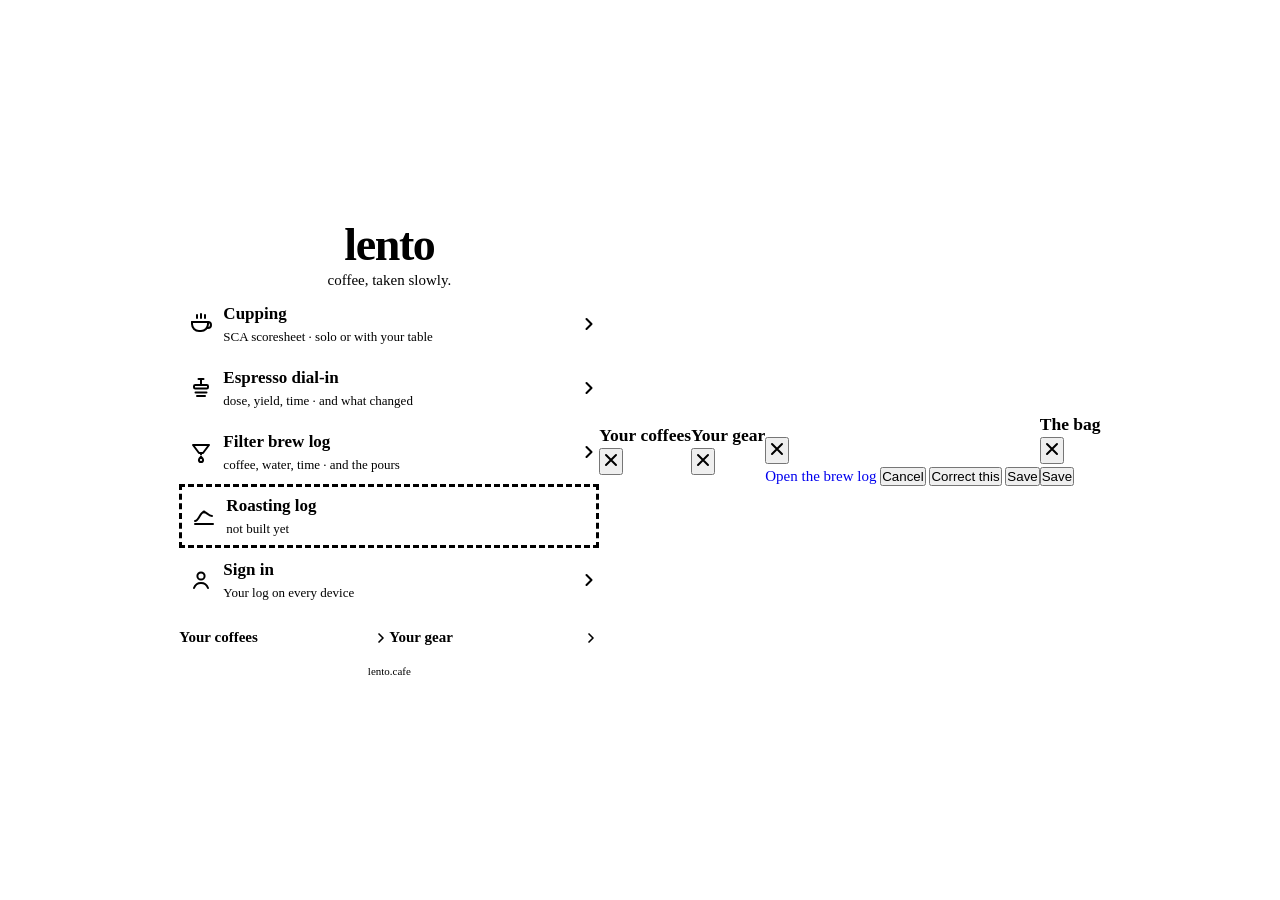
==== public/index.html @ 7e79c86a "A method for every brewer, and a bag both instruments can read Three things, and two of them overtur" ====
<!DOCTYPE html>
<html lang="en">
<head>
  <meta charset="UTF-8">
  <meta name="viewport" content="width=device-width, initial-scale=1.0, viewport-fit=cover">
  <meta name="theme-color" content="#fbfaf7" media="(prefers-color-scheme: light)">
  <meta name="theme-color" content="#0f1113" media="(prefers-color-scheme: dark)">
  <title>lento.cafe</title>
  <meta name="description" content="lento — coffee, taken slowly. Tools for people who cup, pull shots and brew.">

  <!-- A cupping bowl, drawn rather than an emoji, in the ink the rest of the
       site uses. The emoji favicon rendered in whatever palette the operating
       system felt like, which is one more place the front door was not this
       product. -->
  <link rel="icon" href="data:image/svg+xml,%3Csvg xmlns='http://www.w3.org/2000/svg' viewBox='0 0 24 24' fill='none' stroke='%231d4f73' stroke-width='2' stroke-linecap='round' stroke-linejoin='round'%3E%3Cpath d='M3 10h16a3 3 0 0 1 0 6h-1'/%3E%3Cpath d='M3 10v2a7 7 0 0 0 7 7h2a7 7 0 0 0 7-7v-2'/%3E%3Cpath d='M8 3v3M12 2v4M16 3v3'/%3E%3C/svg%3E">

  <!-- One design system for every page on lento.cafe, this one included. It
       carried its own copy of the palette — a fourth one, in the cream and
       copper the three apps had already moved away from — so the front door
       and the thing one tap behind it were visibly different products. The
       faces declare font-display: swap, so linking this costs no blocking
       paint on the page a first visit lands on. -->
  <link rel="preload" href="/shared/fonts/plex-sans-var.woff2" as="font" type="font/woff2" crossorigin>
  <link rel="stylesheet" href="/shared/tokens.css">
  <!-- The sheet the account layer injects is built from the same
       components as the three apps, so this page links the same
       stylesheet rather than growing a fourth copy of a modal. -->
  <link rel="stylesheet" href="/shared/components.css">
  <style>
    * { margin: 0; padding: 0; box-sizing: border-box; }
    html { -webkit-text-size-adjust: 100%; }

    body {
      min-height: 100dvh;
      display: flex;
      align-items: center;
      justify-content: center;
      background: var(--bg);
      color: var(--text);
      font-family: var(--sans);
      font-size: 15px;
      line-height: 1.45;
      -webkit-font-smoothing: antialiased;
      padding: var(--space-8) var(--space-5);
    }

    .wrap { width: 100%; max-width: 420px; text-align: center; }

    /* The wordmark was a copper gradient through background-clip: text, which
       the project's own notes flag as an anti-pattern and which no other
       surface here does. It is the ink, at the weight the app headers use. */
    /* 46px is off the eight-step ramp deliberately and is the only thing
       on this page that is. A logotype is not UI text: it is set once, at
       the size it reads at, and pulling it onto a ramp built for labels
       and figures would be the ramp deciding something it has no opinion
       about. Everything else here was moved onto it — 12 and 14 had
       crept in between 11, 13 and 15, which is the accumulation
       DESIGN.md's type section exists to stop. */
    .mark {
      font-size: 46px;
      font-weight: 800;
      letter-spacing: -0.03em;
      line-height: 1.1;
    }
    .tagline { margin-top: var(--space-2); color: var(--text-dim); }

    .cards {
      margin-top: var(--space-8);
      display: flex;
      flex-direction: column;
      gap: var(--space-3);
      text-align: left;
    }

    .card {
      display: flex;
      align-items: center;
      gap: var(--space-4);
      min-height: 64px;
      background: var(--bg-card);
      border: 1px solid var(--line);
      border-radius: var(--radius);
      padding: var(--space-4);
      text-decoration: none;
      color: inherit;
      transition: background 0.18s var(--ease);
    }
    .card:active { background: var(--chrome-soft); }
    @media (hover: hover) {
      .card:hover { background: var(--chrome-soft); }
    }
    .card:focus-visible { outline: 2px solid var(--data); outline-offset: 2px; }

    /* Same treatment as the icon buttons inside the apps: chrome ink on the
       soft chrome fill. Not the data ink — that one means "a value somebody
       set", and a launcher icon is not a measurement. */
    .card-icon {
      width: 44px;
      height: 44px;
      flex: none;
      border-radius: var(--radius);
      background: var(--chrome-soft);
      color: var(--chrome);
      display: grid;
      place-items: center;
    }
    .card-text { min-width: 0; }
    .card-title { display: block; font-size: 17px; font-weight: 700; }
    .card-sub { display: block; font-size: 13px; color: var(--text-dim); margin-top: 1px; }
    .card-arrow { margin-left: auto; flex: none; color: var(--chrome); }

    /* Not opacity. Half-strength text on this ground measures under 4.5:1,
       and the project has already been caught doing that once with a
       disabled button — WCAG exempts an inactive control, and a row that is
       simply not built yet is not a control. Tertiary ink is measured and it
       passes, so the card says what it is in words instead. */
    .soon {
      background: none;
      border-style: dashed;
    }
    .soon .card-icon { background: none; color: var(--text-faint); }
    .soon .card-title { color: var(--text-dim); font-weight: 600; }
    .soon .card-sub { color: var(--text-faint); }

    /* The account is a row in the page, not an icon floating in the corner.

       It started as the cupping sheet's button, pinned top-right, because
       that is where that sheet puts it. But the cupping sheet has a header
       bar for it to belong to and this page has none, so here it was a
       44px glyph alone in a large empty margin, unlabelled, three hundred
       pixels from anything else — and a person who wanted to sign in
       reported that they could not tap it.

       Fixed position at the top edge is also the one place on a phone that
       is not reliably the page's: browser chrome, a notch, a translucent
       toolbar and an install prompt all live there, and all of them are
       outside anything this stylesheet can see. A row in normal flow is
       occluded by nothing, says in words what it does, and is 64px of
       target instead of 44. */
    .account-card {
      width: 100%;
      /* The instruments are 8px apart; this is 32px, the same interval the
         page already uses between the tagline and the cards and between
         the cards and the footer. At 16px it read as a fifth tool. */
      margin-top: var(--space-8);
      font: inherit;
      text-align: left;
      cursor: pointer;
    }

    /* 24px, not 32. The account row added a group to the page and on a
       640px phone the extra eight pixels were the difference between a
       launcher that fits and one that scrolls — and a body centred with
       align-items clips the top of what overflows rather than letting you
       reach it. The footer is the faintest text on the page; it can give
       up the eight. (It is 11px now — the ramp's bottom step — rather
       than the 12 this comment was written against.) */
    footer { margin-top: var(--space-7); font-size: 11px; color: var(--text-faint); }

    /* ---------- what is yours ----------

       The shelf and the gear were two open sections on the page, and
       they worked, and they made the front door 2,700px long. The tools
       are why somebody opens this page and the vault is why they come
       back to it, and a page that scrolls past the second to reach the
       first has the wrong thing in hand. So they are two small buttons
       under the account — a tier below the instruments, on purpose: half
       the height, no icon tile, two to a row — and the lists live in
       sheets behind them. The launcher is one screen again.

       Inside those sheets the rows are stock, not doors: no border, no
       fill, no tile, a hairline between entries and the name carrying
       the row. Twelve more cards would have been a wall of identical
       rectangles either way round. */
    .vault {
      margin-top: var(--space-4);
      display: flex;
      gap: var(--space-3);
      text-align: left;
    }
    .vault-btn {
      flex: 1 1 0;
      min-width: 0;
      display: flex;
      align-items: center;
      gap: var(--space-3);
      min-height: 52px;
      padding: var(--space-3) var(--space-4);
      background: var(--bg-card);
      border: 1px solid var(--line);
      border-radius: var(--radius);
      color: inherit;
      font: inherit;
      text-align: left;
      cursor: pointer;
      transition: background 0.18s var(--ease);
    }
    .vault-btn:active { background: var(--chrome-soft); }
    @media (hover: hover) {
      .vault-btn:hover { background: var(--chrome-soft); }
    }
    .vault-btn:focus-visible { outline: 2px solid var(--data); outline-offset: 2px; }
    .vault-text { flex: 1; min-width: 0; }
    .vault-label,
    .vault-count { display: block; overflow: hidden; text-overflow: ellipsis; white-space: nowrap; }
    .vault-label { font-size: 15px; font-weight: 700; }
    .vault-count { font-size: 13px; color: var(--text-dim); margin-top: 1px; }
    .vault-go { flex: none; color: var(--chrome); }

    /* ---------- a row of stock, inside a sheet ----------

       The rows bleed into the sheet's own padding so the hover fill and
       the rules run the full width of it, while the text stays on the
       sheet's margin with everything else. */
    .stock-row {
      display: flex;
      align-items: center;
      gap: var(--space-3);
      /* The negative margins give back 8px a side, so the extra width is
         16px and not 20: at --space-6 the row was four pixels wider than
         the box it bleeds into, and the shelf list scrolled sideways by
         exactly that at every width. */
      width: calc(100% + var(--space-5));
      margin: 0 calc(var(--space-3) * -1);
      min-height: 52px;
      padding: var(--space-3);
      background: none;
      border: 0;
      border-bottom: 1px solid var(--line);
      border-radius: 0;
      color: inherit;
      font: inherit;
      text-align: left;
      text-decoration: none;
      cursor: pointer;
      transition: background 0.18s var(--ease);
    }
    .stock-row:active { background: var(--chrome-soft); }
    @media (hover: hover) {
      .stock-row:hover { background: var(--chrome-soft); }
    }
    .stock-row:focus-visible { outline: 2px solid var(--data); outline-offset: -2px; }

    .stock-text { flex: 1; min-width: 0; }
    .stock-name,
    .stock-sub { display: block; overflow: hidden; text-overflow: ellipsis; white-space: nowrap; }
    .stock-name { font-size: 15px; font-weight: 600; }
    .stock-sub { font-size: 13px; color: var(--text-dim); margin-top: 1px; }

    /* The marks are the instruments' own glyphs, the same tamper and the
       same dripper drawn on the cards above. "What do I brew this with"
       is answered by the thing itself rather than by two more words on
       every row — and on a list of twenty bags two words a row is forty
       words nobody reads. */
    .stock-marks { flex: none; display: flex; gap: var(--space-2); color: var(--chrome); }
    .stock-go { flex: none; color: var(--text-faint); }

    /* Adding is the last line of the list, not a button parked under it. */
    .stock-add .stock-name { color: var(--text-dim); }
    .stock-plus { flex: none; color: var(--text-faint); }

    /* ---------- a piece of gear ----------

       The list is grouped, because "add a grinder" belongs under the
       grinders and not under a heading that says "gear". Four groups,
       four words; the add row is the last line of each one, so an empty
       group is still a way in rather than a dead heading. */
    .gear-group + .gear-group { margin-top: var(--space-6); }
    .gear-head {
      display: block;
      font-size: 11px;
      font-weight: 700;
      letter-spacing: 0.04em;
      text-transform: uppercase;
      color: var(--text-faint);
      padding-bottom: var(--space-2);
    }

    /* What the brewer does to the water, at the head of its sheet. The
       one fact about a brewer that does not go stale — see
       /shared/gear-db.js — so it is worth the room. */
    .gear-flow { font-size: 15px; font-weight: 600; }

    /* The record, in one line. The eye should be able to finish it and
       decide there is nothing to correct. */
    .gear-said { font-size: 15px; line-height: 1.5; }
    .gear-flow + .gear-said { margin-top: var(--space-2); color: var(--text-dim); }
    /* What nobody has established. The catalogue leaves a field blank
       rather than guess, and this is where that becomes something a
       person can act on instead of a gap they never see. */
    .gear-unsaid { font-size: 13px; line-height: 1.5; color: var(--text-faint); margin-top: var(--space-3); }

    /* At the end of the record rather than pinned above the bar. */
    .sheet-destroy-inline { margin-top: var(--space-5); padding: 0; }
    .gear-note { font-size: 13px; line-height: 1.5; color: var(--text-dim); margin-top: var(--space-2); }
    /* The method a brewer has, as a fact about the brewer. The steps are
       in the brew log, beside the kettle, which is the only place they
       are any use. */
    .gear-method { font-size: 13px; line-height: 1.5; margin-top: var(--space-2); }
    .gear-method-where { color: var(--text-faint); }
    .gear-last {
      display: flex;
      align-items: baseline;
      gap: var(--space-3);
      flex-wrap: wrap;
      font-family: var(--mono);
      font-size: 15px;
      font-weight: 600;
    }
    .gear-ago { font-family: var(--sans); font-size: 11px; font-weight: 400; color: var(--text-faint); }
    /* The way out of a gear sheet is the one button on this site that is
       a link rather than a button, because it goes to another app. `.btn`
       never had to say this before, so it does not. */
    a.btn { text-decoration: none; }

    /* One field: a label, then chips or a control. The gap is tighter
       than a form's because these stack four and five deep and the
       sheet has to stay one thumb-scroll. */
    .gear-field { display: flex; flex-direction: column; gap: var(--space-2); }
    .gear-field .chips { margin-top: 1px; }
    .gear-row { display: grid; grid-template-columns: 1fr 1fr; gap: var(--space-4); }

    /* ---------- the two sheets ----------

       Everything a sheet here is made of comes from components.css, which
       is why this page links it. These two are the layout the bag sheet
       needs and nothing else: short answers two to a row, so a record
       with nine fields in it is not nine screens of scrolling. */
    .bag-pair { display: grid; grid-template-columns: 1fr 1fr; gap: var(--space-4); }
    /* A line that answers one of the pair but needs the width of both.
       The gap above it is the pair's own, so it lifts to sit under the
       field it belongs to rather than floating between the two rows. */
    .bag-pair > .field-echo.across {
      grid-column: 1 / -1;
      /* Up by the pair's own gap, so it sits under the field it belongs
         to rather than floating a row below both of them. An empty one
         is `display: none` and never gets here. */
      margin-top: calc(var(--space-4) * -1 + var(--space-2));
    }
    .bag-group { display: flex; flex-direction: column; gap: var(--space-3); }
    /* WCAG exempts an inactive control from contrast, and a grinder an app
       is currently set to is exactly that: the switch is stating a fact
       the app will rewrite on its next boot, and the line under it says
       so in words. */
    .switch input:disabled + .switch-track { opacity: 0.55; }

    /* Adding is the last line of the list, not a button parked under it. */
    .stock-add .stock-name { color: var(--text-dim); }
    .stock-plus { flex: none; color: var(--text-faint); }

    @media (prefers-reduced-motion: reduce) {
      /* Every element on this page that declares one. The vault buttons
         were left off the list while declaring the identical 0.18s
         transition forty lines above. */
      .card, .stock-row, .vault-btn { transition: none; }
    }
  </style>
</head>
<body>
  <main class="wrap">
    <h1 class="mark">lento</h1>
    <p class="tagline">coffee, taken slowly.</p>

    <!-- The icons are drawn in the apps' own language — 2px stroke, rounded
         caps, currentColor — rather than emoji, which arrive in whatever
         palette and weight the operating system decides. Each one is the
         instrument rather than a mood: a cupping bowl, a portafilter, a
         dripper, a roast curve. -->
    <div class="cards">
      <a class="card" href="/cupping/">
        <span class="card-icon">
          <svg viewBox="0 0 24 24" width="24" height="24" fill="none" stroke="currentColor" stroke-width="2" stroke-linecap="round" stroke-linejoin="round" aria-hidden="true">
            <path d="M3 10h16a3 3 0 0 1 0 6h-1"/>
            <path d="M3 10v2a7 7 0 0 0 7 7h2a7 7 0 0 0 7-7v-2"/>
            <path d="M8 3v3M12 2v4M16 3v3"/>
          </svg>
        </span>
        <span class="card-text">
          <span class="card-title">Cupping</span>
          <span class="card-sub">SCA scoresheet · solo or with your table</span>
        </span>
        <svg class="card-arrow" viewBox="0 0 24 24" width="20" height="20" aria-hidden="true"><path d="M9 6l6 6-6 6" fill="none" stroke="currentColor" stroke-width="2.5" stroke-linecap="round" stroke-linejoin="round"/></svg>
      </a>

      <a class="card" href="/espresso/">
        <span class="card-icon">
          <svg viewBox="0 0 24 24" width="24" height="24" fill="none" stroke="currentColor" stroke-width="2" stroke-linecap="round" stroke-linejoin="round" aria-hidden="true">
            <!-- A tamper. Two attempts at a portafilter both read as a
                 magnifying glass at 24px — a circle with anything coming
                 off it does, and shrinking the circle until it did not
                 left something that was no longer a basket. A tamper is a
                 simpler silhouette, it is espresso and nothing else, and
                 it is confusable with nothing else on this page. -->
            <path d="M12 3v6"/>
            <path d="M9.5 3h5"/>
            <rect x="5" y="9" width="14" height="3.4" rx="1.2"/>
            <path d="M6.5 16.5h11"/>
            <path d="M8 20h8"/>
          </svg>
        </span>
        <span class="card-text">
          <span class="card-title">Espresso dial-in</span>
          <span class="card-sub">dose, yield, time · and what changed</span>
        </span>
        <svg class="card-arrow" viewBox="0 0 24 24" width="20" height="20" aria-hidden="true"><path d="M9 6l6 6-6 6" fill="none" stroke="currentColor" stroke-width="2.5" stroke-linecap="round" stroke-linejoin="round"/></svg>
      </a>

      <a class="card" href="/filter/">
        <span class="card-icon">
          <svg viewBox="0 0 24 24" width="24" height="24" fill="none" stroke="currentColor" stroke-width="2" stroke-linecap="round" stroke-linejoin="round" aria-hidden="true">
            <path d="M4 5h16l-6 8h-4z"/>
            <!-- The drop hangs clear of the spout. Touching it, the two read
                 as one object and the whole glyph became a keyhole. -->
            <path d="M12 13v1.4"/>
            <path d="M12 22a2.1 2.1 0 0 1-2.1-2.1c0-1.25 2.1-3.15 2.1-3.15s2.1 1.9 2.1 3.15A2.1 2.1 0 0 1 12 22z"/>
          </svg>
        </span>
        <span class="card-text">
          <span class="card-title">Filter brew log</span>
          <span class="card-sub">coffee, water, time · and the pours</span>
        </span>
        <svg class="card-arrow" viewBox="0 0 24 24" width="20" height="20" aria-hidden="true"><path d="M9 6l6 6-6 6" fill="none" stroke="currentColor" stroke-width="2.5" stroke-linecap="round" stroke-linejoin="round"/></svg>
      </a>

      <div class="card soon">
        <span class="card-icon">
          <svg viewBox="0 0 24 24" width="24" height="24" fill="none" stroke="currentColor" stroke-width="2" stroke-linecap="round" stroke-linejoin="round" aria-hidden="true">
            <path d="M3 20h18"/>
            <path d="M3 17c4 0 5-9 9-9 3 0 4 4 8 4"/>
            <circle cx="12" cy="8" r="1.4" fill="currentColor" stroke="none"/>
          </svg>
        </span>
        <span class="card-text">
          <span class="card-title">Roasting log</span>
          <span class="card-sub">not built yet</span>
        </span>
      </div>
    </div>

    <!-- Hidden until /shared/config.js says there is a project to sign in
         to: an account row on a deploy with no backend is a door to a room
         that does not exist. It sits below the instruments with a gap of
         its own, because it is not a fifth tool — it is who you are while
         you use the other four. -->
    <button type="button" id="btn-account" class="card account-card hidden">
      <span class="card-icon">
        <svg viewBox="0 0 24 24" width="24" height="24" aria-hidden="true">
          <circle cx="12" cy="8" r="3.6" fill="none" stroke="currentColor" stroke-width="2"/>
          <path d="M5 20c1.2-3.4 3.9-5 7-5s5.8 1.6 7 5" fill="none" stroke="currentColor" stroke-width="2" stroke-linecap="round"/>
        </svg>
      </span>
      <span class="card-text">
        <span class="card-title" id="account-name">Sign in</span>
        <span class="card-sub" id="account-note">Your log on every device</span>
      </span>
      <svg class="card-arrow" viewBox="0 0 24 24" width="20" height="20" aria-hidden="true"><path d="M9 6l6 6-6 6" fill="none" stroke="currentColor" stroke-width="2.5" stroke-linecap="round" stroke-linejoin="round"/></svg>
    </button>

    <!-- Everything below the account is a thing you own rather than a
         place to go, and both are shared: the shelf and the grinders live
         in /shared/, so this is not the dial-in's view of your coffees or
         the brew log's — it is the shelf. Each button stays out of the
         page entirely until it has something behind it. A front door that
         shows an empty vault to somebody who has never brewed is telling
         them about a thing they have not used. -->
    <div class="vault hidden" id="vault">
      <button type="button" class="vault-btn hidden" id="btn-shelf">
        <span class="vault-text">
          <span class="vault-label">Your coffees</span>
          <span class="vault-count" id="shelf-count"></span>
        </span>
        <svg class="vault-go" viewBox="0 0 24 24" width="16" height="16" aria-hidden="true"><path d="M9 6l6 6-6 6" fill="none" stroke="currentColor" stroke-width="2.5" stroke-linecap="round" stroke-linejoin="round"/></svg>
      </button>
      <button type="button" class="vault-btn hidden" id="btn-gear">
        <span class="vault-text">
          <span class="vault-label">Your gear</span>
          <span class="vault-count" id="gear-count"></span>
        </span>
        <svg class="vault-go" viewBox="0 0 24 24" width="16" height="16" aria-hidden="true"><path d="M9 6l6 6-6 6" fill="none" stroke="currentColor" stroke-width="2.5" stroke-linecap="round" stroke-linejoin="round"/></svg>
      </button>
    </div>

    <footer>lento.cafe</footer>
  </main>

  <div id="shelf-modal" class="modal hidden">
    <div class="modal-sheet" role="dialog" aria-modal="true" aria-labelledby="shelf-title">
      <div class="sheet-head">
        <h3 id="shelf-title">Your coffees</h3>
        <button id="shelf-close" class="icon-btn" aria-label="Close">
          <svg viewBox="0 0 24 24" width="20" height="20" aria-hidden="true"><path d="M6 6l12 12M18 6L6 18" fill="none" stroke="currentColor" stroke-width="2.4" stroke-linecap="round"/></svg>
        </button>
      </div>
      <div class="edit-body" id="shelf-list"></div>
    </div>
  </div>

  <div id="gear-modal" class="modal hidden">
    <div class="modal-sheet" role="dialog" aria-modal="true" aria-labelledby="gear-title">
      <div class="sheet-head">
        <h3 id="gear-title">Your gear</h3>
        <button id="gear-close" class="icon-btn" aria-label="Close">
          <svg viewBox="0 0 24 24" width="20" height="20" aria-hidden="true"><path d="M6 6l12 12M18 6L6 18" fill="none" stroke="currentColor" stroke-width="2.4" stroke-linecap="round"/></svg>
        </button>
      </div>
      <div class="edit-body" id="gear-list"></div>
    </div>
  </div>

  <!-- A piece of gear: what it is, what you have told us about it, and
       the way out.

       It used to be a link straight into the instrument, then a
       read-only page of facts. Neither could add a dripper or cross out
       a kettle, which is the thing this site could not do at all: your
       gear was written down in three different apps' stores and none of
       them had a screen for it.

       The fields are the kind's own. A grinder is asked about its burrs
       and how it adjusts; a brewer about its filter; a kettle whether
       it can hold a temperature and which scale it reads in; a machine
       about its boiler and its portafilter. What /shared/gear-db.js
       knows about the model is filled in already — see its header for
       why that is a prefill and never an authority. -->
  <div id="gear-item-modal" class="modal hidden">
    <div class="modal-sheet" role="dialog" aria-modal="true" aria-labelledby="gear-item-title">
      <div class="sheet-head">
        <h3 id="gear-item-title">&nbsp;</h3>
        <button id="gear-item-close" class="icon-btn" aria-label="Close">
          <svg viewBox="0 0 24 24" width="20" height="20" aria-hidden="true"><path d="M6 6l12 12M18 6L6 18" fill="none" stroke="currentColor" stroke-width="2.4" stroke-linecap="round"/></svg>
        </button>
      </div>
      <div class="edit-body" id="gear-item-body"></div>
      <!-- No destroy band. Pinned between the scrolling body and the
           actions, a red control marked a false bottom: the form looked
           finished there and the rest of the record was below it with no
           cue. It is the last line INSIDE the record now, which is where
           "I no longer own this" belongs anyway. -->
      <div class="sheet-actions">
        <a id="gear-item-go" class="btn btn-ghost hidden" href="/filter/">Open the brew log</a>
        <button id="gear-item-cancel" class="btn btn-ghost hidden" type="button">Cancel</button>
        <button id="gear-item-fix" class="btn btn-primary" type="button">Correct this</button>
        <button id="gear-item-save" class="btn btn-primary hidden">Save</button>
      </div>
    </div>
  </div>

  <!-- The bag, and only the bag. What is written on a coffee is shared —
       name, roaster, roast, origin, variety, process, altitude, what it
       claims to taste like — and this sheet edits that record. What it
       does not touch is a target dose, a ratio or a grind, because those
       are the instrument's answers and 1:2 in 28 seconds and 1:16 in
       three minutes are not two values of one setting. So this is not a
       third copy of either app's coffee sheet: it is a smaller, different
       form over the fields the two of them already share. -->
  <div id="bag-modal" class="modal hidden">
    <div class="modal-sheet" role="dialog" aria-modal="true" aria-labelledby="bag-title">
      <div class="sheet-head">
        <h3 id="bag-title">The bag</h3>
        <button id="bag-close" class="icon-btn" aria-label="Close">
          <svg viewBox="0 0 24 24" width="20" height="20" aria-hidden="true"><path d="M6 6l12 12M18 6L6 18" fill="none" stroke="currentColor" stroke-width="2.4" stroke-linecap="round"/></svg>
        </button>
      </div>
      <div class="edit-body" id="bag-body"></div>
      <div class="sheet-actions">
        <button id="bag-save" class="btn btn-primary">Save</button>
      </div>
    </div>
  </div>

  <div id="toast" class="toast hidden" role="status" aria-live="polite"></div>

  <!-- The three things that belong to you rather than to a tool. The
       front door used to load one of them and could only ever answer
       "who are you"; the other two are why it can now answer "what do
       you own" and "what is on the shelf" without opening an instrument
       to find out. -->
  <script src="/shared/config.js"></script>
  <script src="/shared/account.js"></script>
  <script src="/shared/account-sheet.js"></script>
  <script src="/shared/gear-db.js"></script>
  <script src="/shared/gear.js"></script>
  <script src="/shared/kit.js"></script>
  <script src="/shared/coffees.js"></script>
  <script src="/shared/temp.js"></script>
  <script src="/shared/recipes.js"></script>
  <script src="/shared/brewers.js"></script>
  <script src="/home.js"></script>
</body>
</html>
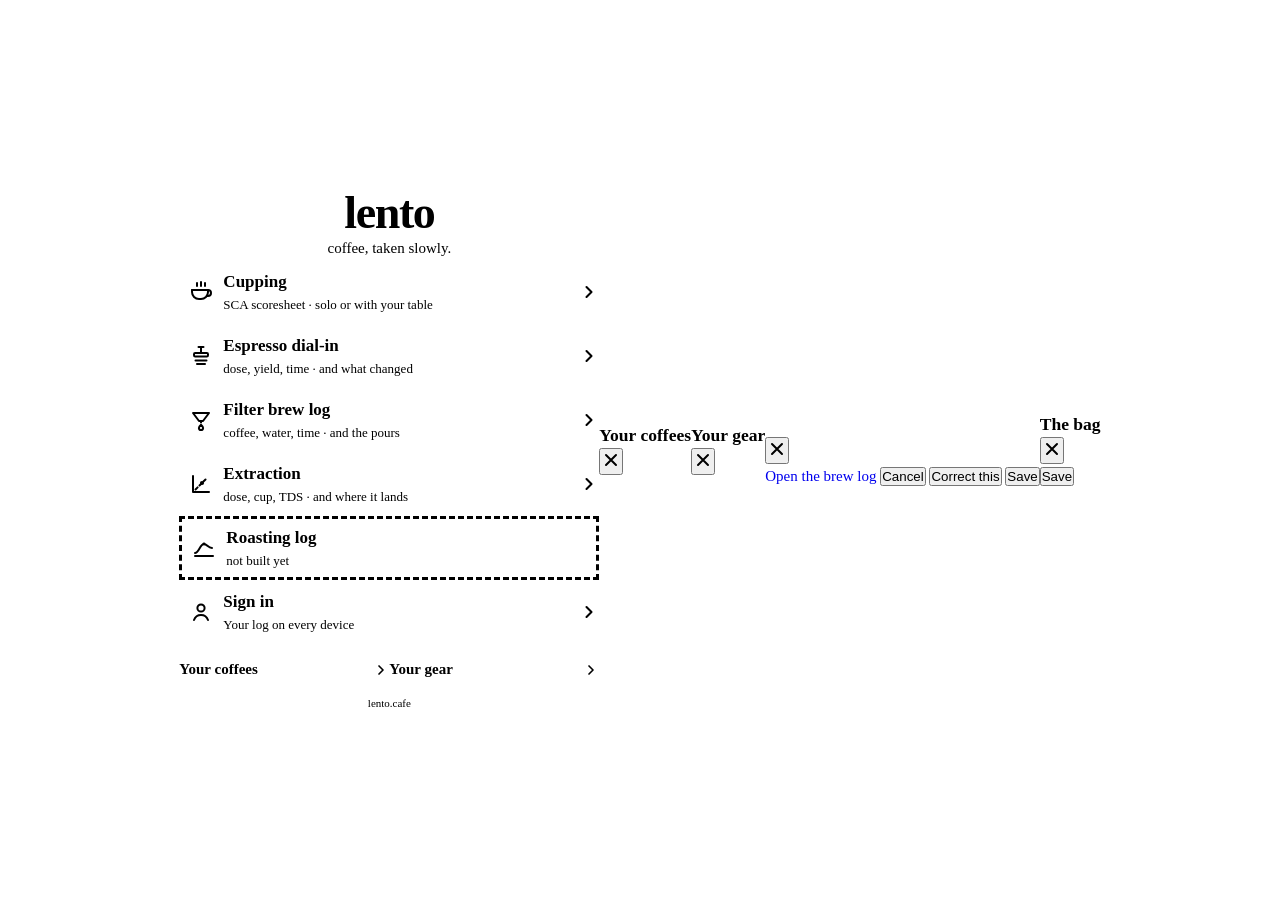
==== commit d26b5f27: "Extraction, in the design system rather than beside it The page arrived self-contained, which for a " ====
--- a/public/index.html
+++ b/public/index.html
@@ -141,7 +141,7 @@
       width: 100%;
       /* The instruments are 8px apart; this is 32px, the same interval the
          page already uses between the tagline and the cards and between
-         the cards and the footer. At 16px it read as a fifth tool. */
+         the cards and the footer. At 16px it read as one more tool. */
       margin-top: var(--space-8);
       font: inherit;
       text-align: left;
@@ -422,6 +422,31 @@
         <svg class="card-arrow" viewBox="0 0 24 24" width="20" height="20" aria-hidden="true"><path d="M9 6l6 6-6 6" fill="none" stroke="currentColor" stroke-width="2.5" stroke-linecap="round" stroke-linejoin="round"/></svg>
       </a>
 
+      <a class="card" href="/extraction/">
+        <span class="card-icon">
+          <svg viewBox="0 0 24 24" width="24" height="24" fill="none" stroke="currentColor" stroke-width="2" stroke-linecap="round" stroke-linejoin="round" aria-hidden="true">
+            <!-- Two walls, the ratio line, and the reading sitting on it.
+                 A refractometer drop was the other candidate and it is the
+                 same drop the dripper above already hangs — two cards with
+                 one glyph between them.
+
+                 The first attempt drew the target box instead of the line:
+                 a rectangle with a dot in it, which at 24px is the glyph
+                 every operating system uses for a missing image. The line
+                 is also the truer picture, because the sentence this page
+                 is built on is that grind slides a brew along it. -->
+            <path d="M4 4v16h16"/>
+            <path d="M6.5 17.5L17.5 6.5" stroke-dasharray="3 2.6"/>
+            <circle cx="13" cy="11" r="2.1" fill="currentColor" stroke="none"/>
+          </svg>
+        </span>
+        <span class="card-text">
+          <span class="card-title">Extraction</span>
+          <span class="card-sub">dose, cup, TDS · and where it lands</span>
+        </span>
+        <svg class="card-arrow" viewBox="0 0 24 24" width="20" height="20" aria-hidden="true"><path d="M9 6l6 6-6 6" fill="none" stroke="currentColor" stroke-width="2.5" stroke-linecap="round" stroke-linejoin="round"/></svg>
+      </a>
+
       <div class="card soon">
         <span class="card-icon">
           <svg viewBox="0 0 24 24" width="24" height="24" fill="none" stroke="currentColor" stroke-width="2" stroke-linecap="round" stroke-linejoin="round" aria-hidden="true">
@@ -440,8 +465,11 @@
     <!-- Hidden until /shared/config.js says there is a project to sign in
          to: an account row on a deploy with no backend is a door to a room
          that does not exist. It sits below the instruments with a gap of
-         its own, because it is not a fifth tool — it is who you are while
-         you use the other four. -->
+         its own, because it is not one of the tools — it is who you are
+         while you use them. (This read "not a fifth tool ... the other
+         four" and counted the cards; Extraction makes five. A sentence
+         that counts is a sentence that goes stale, so it no longer
+         counts.) -->
     <button type="button" id="btn-account" class="card account-card hidden">
       <span class="card-icon">
         <svg viewBox="0 0 24 24" width="24" height="24" aria-hidden="true">
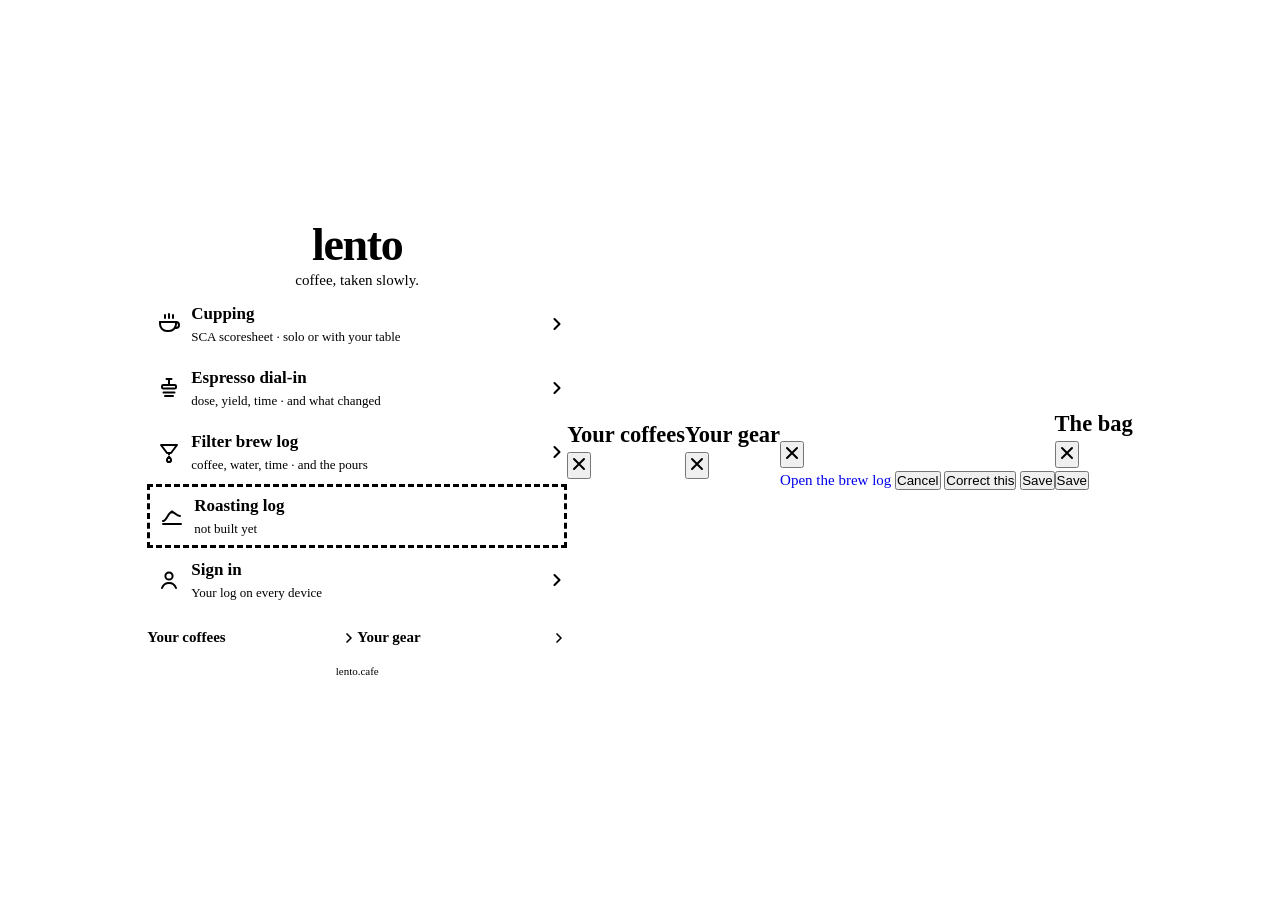
==== commit 99cbe337: "Give the brew sheet its own clock, and split the cup from the pours - A brew clock at the top of the" ====
--- a/public/index.html
+++ b/public/index.html
@@ -141,7 +141,7 @@
       width: 100%;
       /* The instruments are 8px apart; this is 32px, the same interval the
          page already uses between the tagline and the cards and between
-         the cards and the footer. At 16px it read as one more tool. */
+         the cards and the footer. At 16px it read as a fifth tool. */
       margin-top: var(--space-8);
       font: inherit;
       text-align: left;
@@ -422,31 +422,6 @@
         <svg class="card-arrow" viewBox="0 0 24 24" width="20" height="20" aria-hidden="true"><path d="M9 6l6 6-6 6" fill="none" stroke="currentColor" stroke-width="2.5" stroke-linecap="round" stroke-linejoin="round"/></svg>
       </a>
 
-      <a class="card" href="/extraction/">
-        <span class="card-icon">
-          <svg viewBox="0 0 24 24" width="24" height="24" fill="none" stroke="currentColor" stroke-width="2" stroke-linecap="round" stroke-linejoin="round" aria-hidden="true">
-            <!-- Two walls, the ratio line, and the reading sitting on it.
-                 A refractometer drop was the other candidate and it is the
-                 same drop the dripper above already hangs — two cards with
-                 one glyph between them.
-
-                 The first attempt drew the target box instead of the line:
-                 a rectangle with a dot in it, which at 24px is the glyph
-                 every operating system uses for a missing image. The line
-                 is also the truer picture, because the sentence this page
-                 is built on is that grind slides a brew along it. -->
-            <path d="M4 4v16h16"/>
-            <path d="M6.5 17.5L17.5 6.5" stroke-dasharray="3 2.6"/>
-            <circle cx="13" cy="11" r="2.1" fill="currentColor" stroke="none"/>
-          </svg>
-        </span>
-        <span class="card-text">
-          <span class="card-title">Extraction</span>
-          <span class="card-sub">dose, cup, TDS · and where it lands</span>
-        </span>
-        <svg class="card-arrow" viewBox="0 0 24 24" width="20" height="20" aria-hidden="true"><path d="M9 6l6 6-6 6" fill="none" stroke="currentColor" stroke-width="2.5" stroke-linecap="round" stroke-linejoin="round"/></svg>
-      </a>
-
       <div class="card soon">
         <span class="card-icon">
           <svg viewBox="0 0 24 24" width="24" height="24" fill="none" stroke="currentColor" stroke-width="2" stroke-linecap="round" stroke-linejoin="round" aria-hidden="true">
@@ -465,11 +440,8 @@
     <!-- Hidden until /shared/config.js says there is a project to sign in
          to: an account row on a deploy with no backend is a door to a room
          that does not exist. It sits below the instruments with a gap of
-         its own, because it is not one of the tools — it is who you are
-         while you use them. (This read "not a fifth tool ... the other
-         four" and counted the cards; Extraction makes five. A sentence
-         that counts is a sentence that goes stale, so it no longer
-         counts.) -->
+         its own, because it is not a fifth tool — it is who you are while
+         you use the other four. -->
     <button type="button" id="btn-account" class="card account-card hidden">
       <span class="card-icon">
         <svg viewBox="0 0 24 24" width="24" height="24" aria-hidden="true">
@@ -514,7 +486,7 @@
   <div id="shelf-modal" class="modal hidden">
     <div class="modal-sheet" role="dialog" aria-modal="true" aria-labelledby="shelf-title">
       <div class="sheet-head">
-        <h3 id="shelf-title">Your coffees</h3>
+        <h2 id="shelf-title">Your coffees</h2>
         <button id="shelf-close" class="icon-btn" aria-label="Close">
           <svg viewBox="0 0 24 24" width="20" height="20" aria-hidden="true"><path d="M6 6l12 12M18 6L6 18" fill="none" stroke="currentColor" stroke-width="2.4" stroke-linecap="round"/></svg>
         </button>
@@ -526,7 +498,7 @@
   <div id="gear-modal" class="modal hidden">
     <div class="modal-sheet" role="dialog" aria-modal="true" aria-labelledby="gear-title">
       <div class="sheet-head">
-        <h3 id="gear-title">Your gear</h3>
+        <h2 id="gear-title">Your gear</h2>
         <button id="gear-close" class="icon-btn" aria-label="Close">
           <svg viewBox="0 0 24 24" width="20" height="20" aria-hidden="true"><path d="M6 6l12 12M18 6L6 18" fill="none" stroke="currentColor" stroke-width="2.4" stroke-linecap="round"/></svg>
         </button>
@@ -553,7 +525,7 @@
   <div id="gear-item-modal" class="modal hidden">
     <div class="modal-sheet" role="dialog" aria-modal="true" aria-labelledby="gear-item-title">
       <div class="sheet-head">
-        <h3 id="gear-item-title">&nbsp;</h3>
+        <h2 id="gear-item-title">&nbsp;</h2>
         <button id="gear-item-close" class="icon-btn" aria-label="Close">
           <svg viewBox="0 0 24 24" width="20" height="20" aria-hidden="true"><path d="M6 6l12 12M18 6L6 18" fill="none" stroke="currentColor" stroke-width="2.4" stroke-linecap="round"/></svg>
         </button>
@@ -584,7 +556,7 @@
   <div id="bag-modal" class="modal hidden">
     <div class="modal-sheet" role="dialog" aria-modal="true" aria-labelledby="bag-title">
       <div class="sheet-head">
-        <h3 id="bag-title">The bag</h3>
+        <h2 id="bag-title">The bag</h2>
         <button id="bag-close" class="icon-btn" aria-label="Close">
           <svg viewBox="0 0 24 24" width="20" height="20" aria-hidden="true"><path d="M6 6l12 12M18 6L6 18" fill="none" stroke="currentColor" stroke-width="2.4" stroke-linecap="round"/></svg>
         </button>
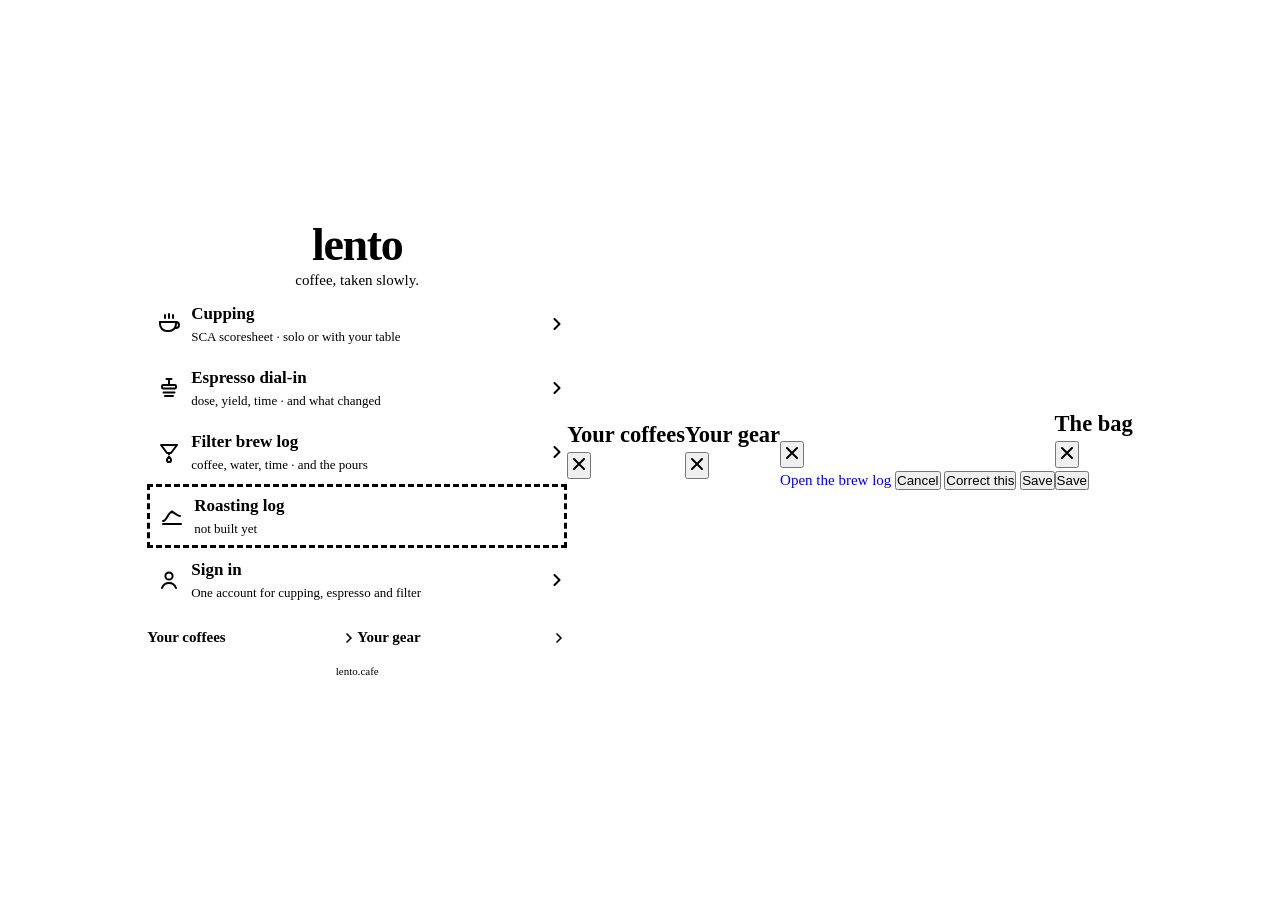
==== commit 5a935a9d: "One sign-in and a profile page for every lento page Cupping had its own sign-in (a "Keep your histor" ====
--- a/public/index.html
+++ b/public/index.html
@@ -3,8 +3,7 @@
 <head>
   <meta charset="UTF-8">
   <meta name="viewport" content="width=device-width, initial-scale=1.0, viewport-fit=cover">
-  <meta name="theme-color" content="#fbfaf7" media="(prefers-color-scheme: light)">
-  <meta name="theme-color" content="#0f1113" media="(prefers-color-scheme: dark)">
+  <meta name="theme-color" content="#fbfaf7">
   <title>lento.cafe</title>
   <meta name="description" content="lento — coffee, taken slowly. Tools for people who cup, pull shots and brew.">
 
@@ -451,7 +450,7 @@
       </span>
       <span class="card-text">
         <span class="card-title" id="account-name">Sign in</span>
-        <span class="card-sub" id="account-note">Your log on every device</span>
+        <span class="card-sub" id="account-note">One account for cupping, espresso and filter</span>
       </span>
       <svg class="card-arrow" viewBox="0 0 24 24" width="20" height="20" aria-hidden="true"><path d="M9 6l6 6-6 6" fill="none" stroke="currentColor" stroke-width="2.5" stroke-linecap="round" stroke-linejoin="round"/></svg>
     </button>
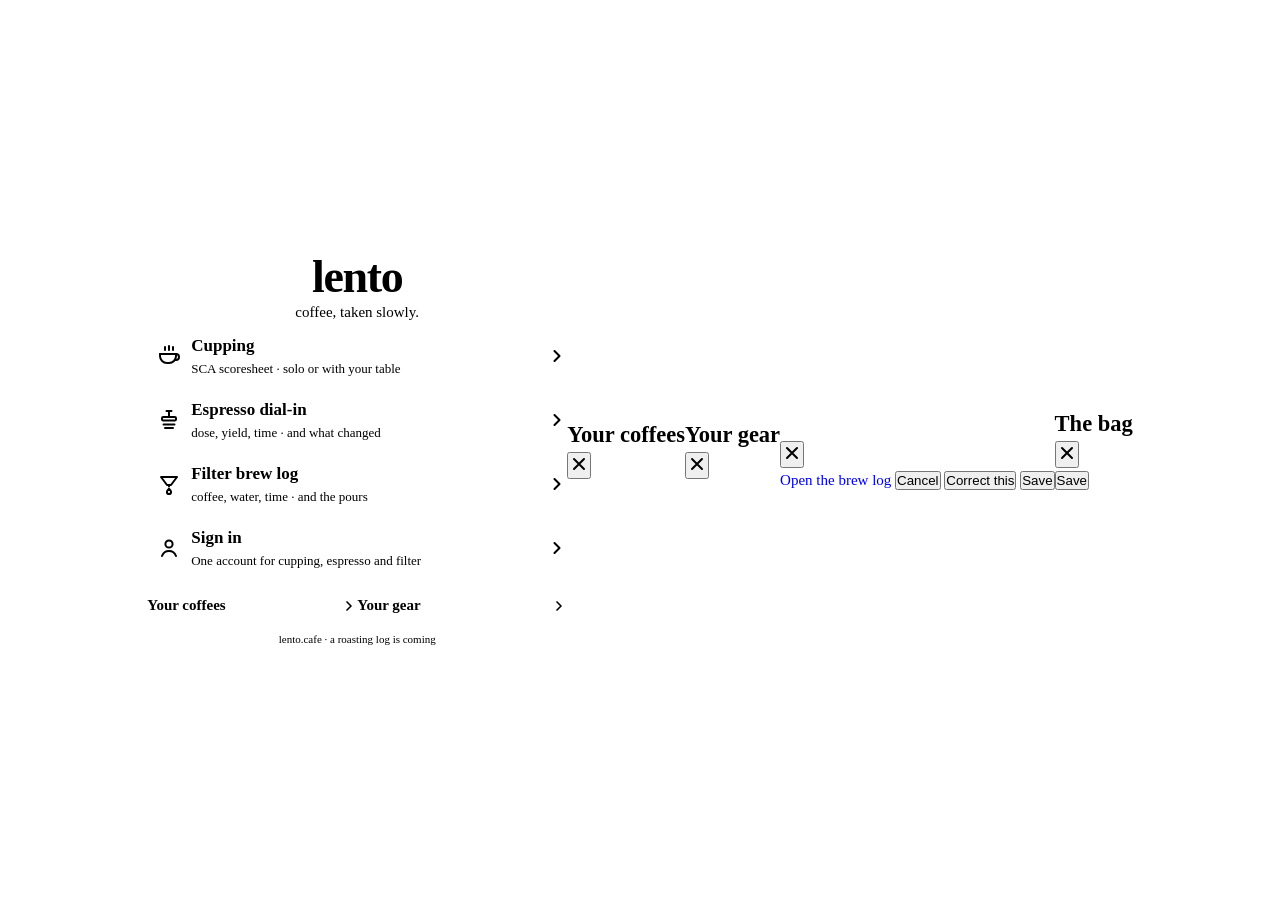
==== commit 23855d80: "Home and profile critique fixes; filter keyboard fixes Home: resume line on each tool card, honest s" ====
--- a/public/index.html
+++ b/public/index.html
@@ -45,7 +45,7 @@
 
     .wrap { width: 100%; max-width: 420px; text-align: center; }
 
-    /* The wordmark was a copper gradient through background-clip: text, which
+    /* The wordmark was a copper fade clipped to the letters, which
        the project's own notes flag as an anti-pattern and which no other
        surface here does. It is the ink, at the weight the app headers use. */
     /* 46px is off the eight-step ramp deliberately and is the only thing
@@ -105,21 +105,11 @@
     }
     .card-text { min-width: 0; }
     .card-title { display: block; font-size: 17px; font-weight: 700; }
+    /* A long sign-in address ran under the chevron and pushed the page 8px
+       sideways at 360px; it ends in an ellipsis, and the sheet has the rest. */
+    .account-card .card-title { overflow: hidden; text-overflow: ellipsis; white-space: nowrap; }
     .card-sub { display: block; font-size: 13px; color: var(--text-dim); margin-top: 1px; }
     .card-arrow { margin-left: auto; flex: none; color: var(--chrome); }
-
-    /* Not opacity. Half-strength text on this ground measures under 4.5:1,
-       and the project has already been caught doing that once with a
-       disabled button — WCAG exempts an inactive control, and a row that is
-       simply not built yet is not a control. Tertiary ink is measured and it
-       passes, so the card says what it is in words instead. */
-    .soon {
-      background: none;
-      border-style: dashed;
-    }
-    .soon .card-icon { background: none; color: var(--text-faint); }
-    .soon .card-title { color: var(--text-dim); font-weight: 600; }
-    .soon .card-sub { color: var(--text-faint); }
 
     /* The account is a row in the page, not an icon floating in the corner.
 
@@ -376,7 +366,7 @@
         </span>
         <span class="card-text">
           <span class="card-title">Cupping</span>
-          <span class="card-sub">SCA scoresheet · solo or with your table</span>
+          <span class="card-sub" id="sub-cupping">SCA scoresheet · solo or with your table</span>
         </span>
         <svg class="card-arrow" viewBox="0 0 24 24" width="20" height="20" aria-hidden="true"><path d="M9 6l6 6-6 6" fill="none" stroke="currentColor" stroke-width="2.5" stroke-linecap="round" stroke-linejoin="round"/></svg>
       </a>
@@ -399,7 +389,7 @@
         </span>
         <span class="card-text">
           <span class="card-title">Espresso dial-in</span>
-          <span class="card-sub">dose, yield, time · and what changed</span>
+          <span class="card-sub" id="sub-espresso">dose, yield, time · and what changed</span>
         </span>
         <svg class="card-arrow" viewBox="0 0 24 24" width="20" height="20" aria-hidden="true"><path d="M9 6l6 6-6 6" fill="none" stroke="currentColor" stroke-width="2.5" stroke-linecap="round" stroke-linejoin="round"/></svg>
       </a>
@@ -416,24 +406,11 @@
         </span>
         <span class="card-text">
           <span class="card-title">Filter brew log</span>
-          <span class="card-sub">coffee, water, time · and the pours</span>
+          <span class="card-sub" id="sub-filter">coffee, water, time · and the pours</span>
         </span>
         <svg class="card-arrow" viewBox="0 0 24 24" width="20" height="20" aria-hidden="true"><path d="M9 6l6 6-6 6" fill="none" stroke="currentColor" stroke-width="2.5" stroke-linecap="round" stroke-linejoin="round"/></svg>
       </a>
 
-      <div class="card soon">
-        <span class="card-icon">
-          <svg viewBox="0 0 24 24" width="24" height="24" fill="none" stroke="currentColor" stroke-width="2" stroke-linecap="round" stroke-linejoin="round" aria-hidden="true">
-            <path d="M3 20h18"/>
-            <path d="M3 17c4 0 5-9 9-9 3 0 4 4 8 4"/>
-            <circle cx="12" cy="8" r="1.4" fill="currentColor" stroke="none"/>
-          </svg>
-        </span>
-        <span class="card-text">
-          <span class="card-title">Roasting log</span>
-          <span class="card-sub">not built yet</span>
-        </span>
-      </div>
     </div>
 
     <!-- Hidden until /shared/config.js says there is a project to sign in
@@ -479,7 +456,10 @@
       </button>
     </div>
 
-    <footer>lento.cafe</footer>
+    <!-- The roasting log was a tool-sized card in the tool group, for a tool
+         that does not exist yet: on a page read in a second, a dead slot
+         among three live ones (critique). It is a line down here now. -->
+    <footer>lento.cafe · a roasting log is coming</footer>
   </main>
 
   <div id="shelf-modal" class="modal hidden">
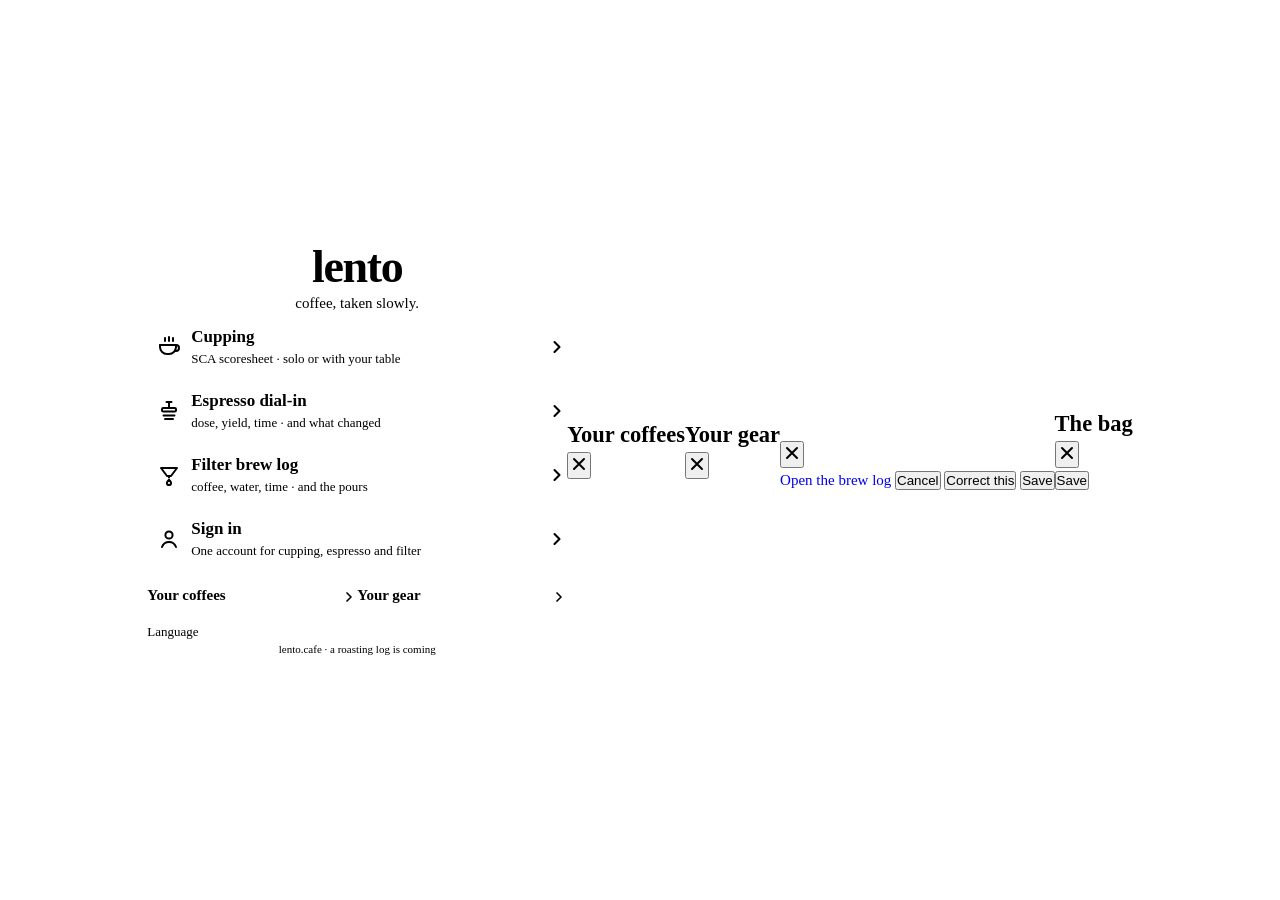
==== commit 2d74ee8c: "Home page in Spanish with a language switch; translate textarea placeholders Co-Authored-By: Claude " ====
--- a/public/index.html
+++ b/public/index.html
@@ -337,6 +337,22 @@
     .stock-add .stock-name { color: var(--text-dim); }
     .stock-plus { flex: none; color: var(--text-faint); }
 
+    /* ---------- the language ----------
+       A label and the shared segmented switch, at the vault's tier: it
+       is a setting, not a place, so it carries no card. It sits closer
+       to the vault than the footer does, so the launcher grows by as
+       little as it can. */
+    .lang-row {
+      margin-top: var(--space-5);
+      display: flex;
+      align-items: center;
+      justify-content: space-between;
+      gap: var(--space-4);
+      text-align: left;
+    }
+    .lang-label { font-size: 13px; color: var(--text-dim); }
+    #lang-slot { flex: 0 1 220px; }
+    #lang-slot .seg-btn { padding: 0 var(--space-3); }
     @media (prefers-reduced-motion: reduce) {
       /* Every element on this page that declares one. The vault buttons
          were left off the list while declaring the identical 0.18s
@@ -344,6 +360,9 @@
       .card, .stock-row, .vault-btn { transition: none; }
     }
   </style>
+  <script src="/shared/i18n.js"></script>
+  <script src="/shared/i18n/es-shared.js"></script>
+  <script src="/shared/i18n/es-home.js"></script>
 </head>
 <body>
   <main class="wrap">
@@ -459,6 +478,13 @@
     <!-- The roasting log was a tool-sized card in the tool group, for a tool
          that does not exist yet: on a page read in a second, a dead slot
          among three live ones (critique). It is a line down here now. -->
+    <!-- The language, chosen once. Hidden until /shared/i18n.js has drawn
+         the switch, so a page without it shows no empty row. -->
+    <div class="lang-row hidden" id="lang-row">
+      <span class="lang-label" id="lang-label">Language</span>
+      <div id="lang-slot"></div>
+    </div>
+
     <footer>lento.cafe · a roasting log is coming</footer>
   </main>
 
